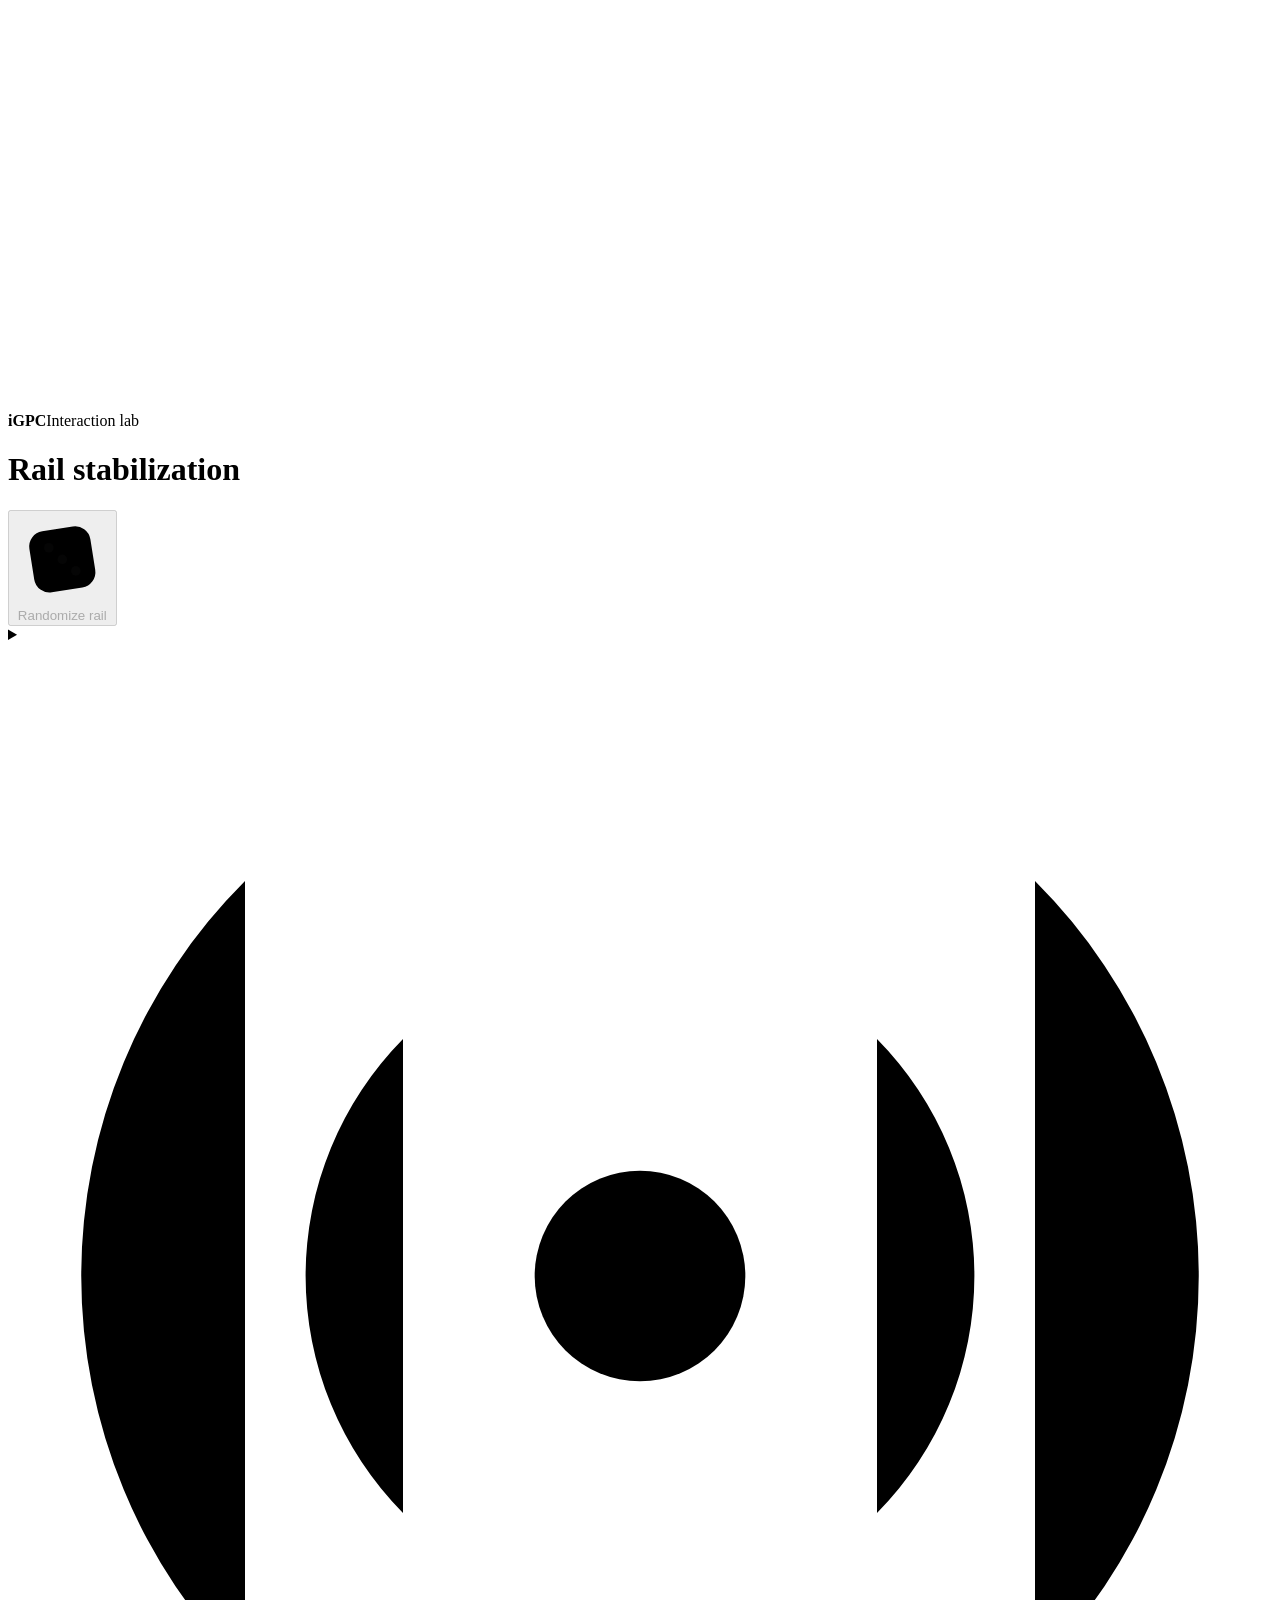
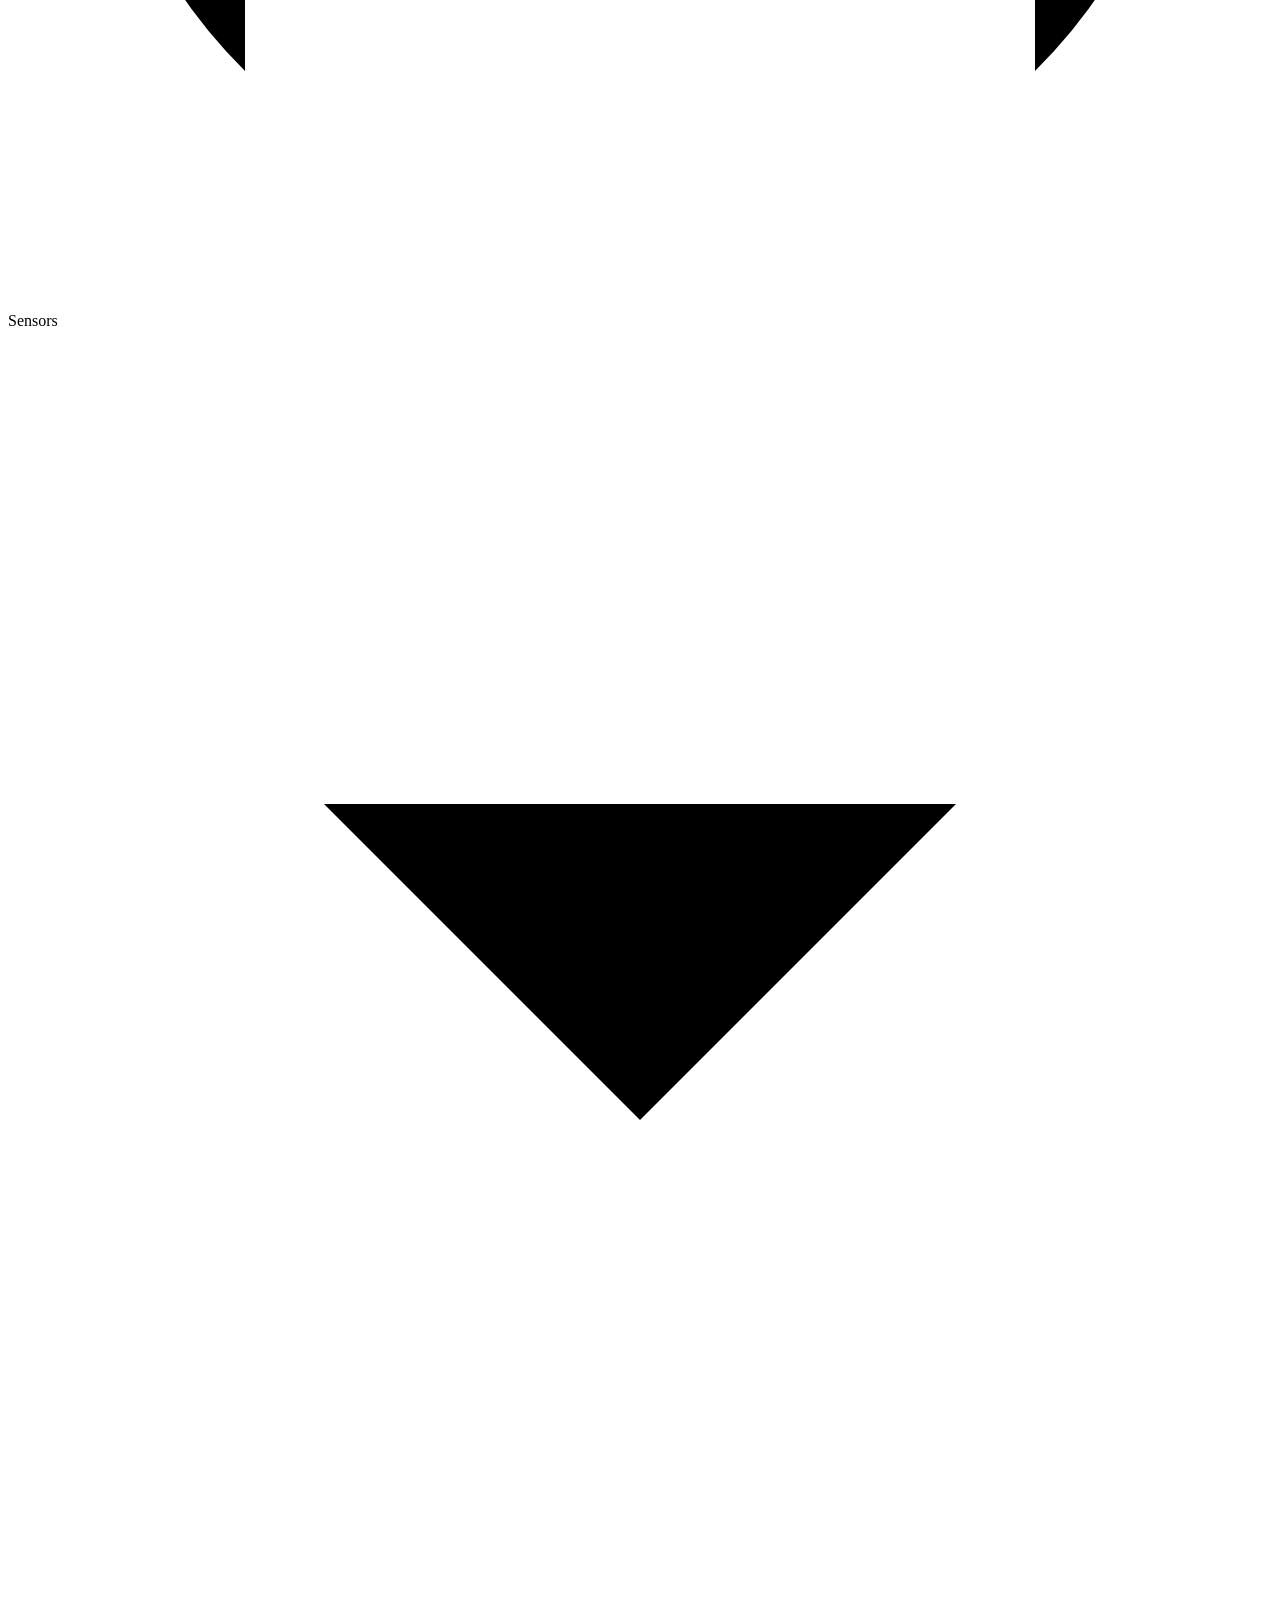
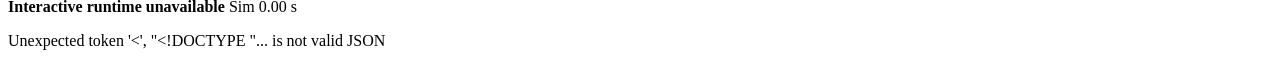
==== assets/rail-lab/index.html @ 9bd6e1a7 "Allow immediate rail pushes and show the device control rate" ====
<!doctype html>
<html lang="en">
<head>
  <meta charset="utf-8"><meta name="viewport" content="width=device-width, initial-scale=1">
  <title>Rail stabilization · iGPC interaction lab</title>
  <link rel="icon" href="data:,">
  <link rel="stylesheet" href="lab.css?v=gpu-check1"><script type="module" src="lab.mjs?v=push2"></script>
</head>
<body>
<main class="viewport" aria-labelledby="title">
  <div class="world">
    <canvas id="scene" width="640" height="400" aria-label="Simulated G1 and rail. Drag from the robot and release to push it."></canvas>
  </div>
  <div class="hud">
    <header class="top">
      <div class="identity"><div class="imprint"><b>iGPC</b><span>Interaction lab</span></div><h1 id="title">Rail stabilization</h1></div>
      <button type="button" id="reset" disabled>
        <svg aria-hidden="true" viewBox="0 0 24 24"><rect x="4" y="4" width="16" height="16" rx="4" transform="rotate(-9 12 12)"/><g fill="currentColor" stroke="none"><circle cx="8.5" cy="9" r="1.25"/><circle cx="12" cy="12" r="1.25"/><circle cx="15.5" cy="15" r="1.25"/></g></svg>
        Randomize rail
      </button>
    </header>
    <details id="sensors" open>
      <summary><svg aria-hidden="true" viewBox="0 0 24 24"><circle cx="12" cy="12" r="2"/><path d="M7.5 7.5a6.4 6.4 0 0 0 0 9m9-9a6.4 6.4 0 0 1 0 9M4.5 4.5a10.6 10.6 0 0 0 0 15m15-15a10.6 10.6 0 0 1 0 15"/></svg>
        Sensors<svg class="chevron" aria-hidden="true" viewBox="0 0 16 16"><path d="m4 6 4 4 4-4"/></svg></summary>
      <div class="sensor-body">
        <figure><figcaption>Depth <small>96 × 64</small></figcaption><canvas id="depth" width="96" height="64" aria-label="Live depth feed; brighter returns are closer"></canvas></figure>
        <figure><figcaption>LiDAR <small>360°</small></figcaption><canvas id="lidar" width="180" height="16" aria-label="Live LiDAR range image; empty rays are dark"></canvas></figure>
        <p id="spawn-pose" aria-label="Rail position at reset">Waiting for rail pose…</p>
      </div>
    </details>
    <footer class="bottom">
      <div class="telemetry"><span class="mode"><i aria-hidden="true"></i><strong id="state" role="status">Starting simulation…</strong></span>
        <span class="sim-time" title="Simulation time">Sim <span id="clock">0.00 s</span></span>
      </div>
      <p id="feedback" aria-live="polite">Drag the robot toward the rail. Release to push.</p>
      <p id="slow-motion" hidden>Policy: <span id="policy-rate">—</span> Hz on this device · 50 Hz in simulation.</p>
    </footer>
  </div>
  <div id="rail-intro" hidden>
    <button type="button" id="start-rail" aria-label="Play rail simulation" aria-describedby="download-size">
      <svg aria-hidden="true" viewBox="0 0 24 24"><path d="M7 4.7c0-.9 1-1.4 1.7-1l12 7.3a1.2 1.2 0 0 1 0 2l-12 7.3c-.7.4-1.7-.1-1.7-1z"/></svg>
    </button>
    <span id="download-size">About 0.9 GB on first play</span>
    <div id="gpu-warning" tabindex="-1" hidden>
      <strong>Hardware acceleration unavailable</strong>
      <p id="gpu-warning-detail">Enable graphics acceleration in your browser settings, or try a WebGPU-capable desktop browser. No model is downloaded until you press play.</p>
    </div>
  </div>
</main>
</body>
</html>
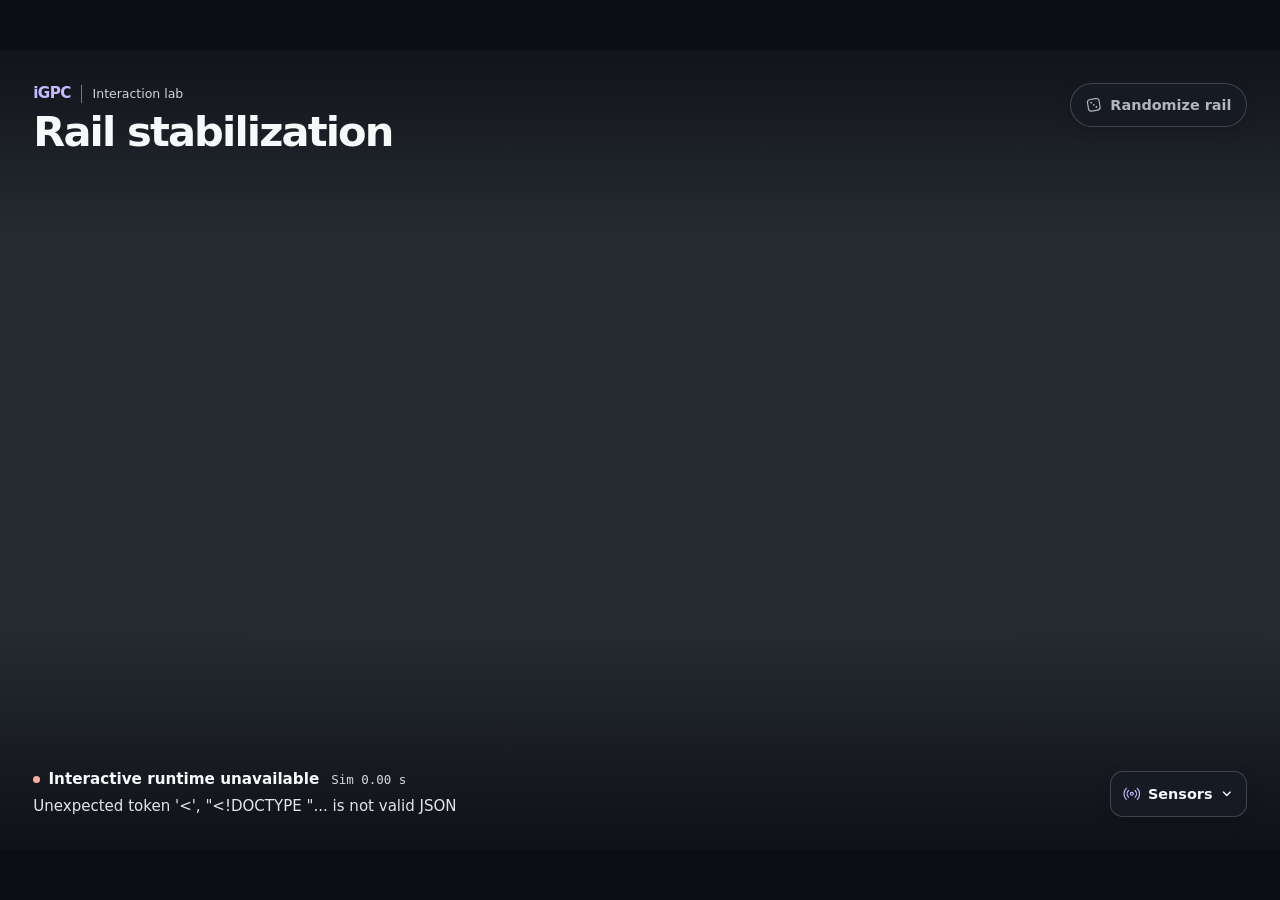
==== commit 46d40893: "Speed up active rail recovery and show on-device timing" ====
--- a/assets/rail-lab/index.html
+++ b/assets/rail-lab/index.html
@@ -4,7 +4,7 @@
   <meta charset="utf-8"><meta name="viewport" content="width=device-width, initial-scale=1">
   <title>Rail stabilization · iGPC interaction lab</title>
   <link rel="icon" href="data:,">
-  <link rel="stylesheet" href="lab.css?v=gpu-check1"><script type="module" src="lab.mjs?v=push2"></script>
+  <link rel="stylesheet" href="lab.css?v=rate3"><script type="module" src="lab.mjs?v=rate3"></script>
 </head>
 <body>
 <main class="viewport" aria-labelledby="title">
@@ -26,6 +26,7 @@
         <figure><figcaption>Depth <small>96 × 64</small></figcaption><canvas id="depth" width="96" height="64" aria-label="Live depth feed; brighter returns are closer"></canvas></figure>
         <figure><figcaption>LiDAR <small>360°</small></figcaption><canvas id="lidar" width="180" height="16" aria-label="Live LiDAR range image; empty rays are dark"></canvas></figure>
         <p id="spawn-pose" aria-label="Rail position at reset">Waiting for rail pose…</p>
+        <p id="device-timing" aria-label="Local graphics adapter and average time per decision">WebGPU</p>
       </div>
     </details>
     <footer class="bottom">
--- a/assets/rail-lab/lab.css
+++ b/assets/rail-lab/lab.css
@@ -0,0 +1 @@
+:root{color-scheme:dark;font:100%/1.4 Inter,ui-sans-serif,system-ui,sans-serif;color:#f7f8fa;background:#0c0e13;--accent: #c7bbff;--muted: #c6cbd5;--line: rgb(219 226 249 / 21%);--glass: rgb(23 27 36 / 88%)}*,*:before,*:after{box-sizing:border-box}body{margin:0;min-height:100svh;display:grid;place-items:center}.viewport{width:min(100%,160svh);aspect-ratio:8 / 5;overflow:hidden;isolation:isolate;position:relative;container-type:size;background:#242830}.world{position:absolute;left:50%;top:50%;transform:translate(-50%,-50%);width:max(100cqw,160cqh);aspect-ratio:8 / 5}#scene,.render-source{display:block;position:absolute;inset:0;width:100%;height:100%}.render-source{opacity:0;pointer-events:none}.render-source.live{opacity:1}#scene{touch-action:none;cursor:crosshair}#scene[data-grab=true]{cursor:grab}#scene[data-active=true]{cursor:grabbing}.hud{--pad: clamp(.9rem, 2.6cqw, 2.25rem);position:absolute;inset:0;pointer-events:none;background:linear-gradient(180deg,rgb(8 11 16 / 70%),transparent 24%,transparent 72%,rgb(8 11 16 / 80%))}.top{position:absolute;inset:var(--pad) var(--pad) auto;display:flex;justify-content:space-between;align-items:start;gap:.5rem}.imprint{display:flex;gap:.65rem;align-items:center;color:#d1d3db}.imprint b{color:var(--accent);font-size:.95rem;letter-spacing:-.04em}.imprint span{border-left:1px solid #737583;padding-left:.65rem;font-size:.78rem}h1{margin:.25rem 0 0;font-size:clamp(1.4rem,3.4cqw,2.6rem);line-height:1.12;letter-spacing:-.045em;font-weight:630}#reset,#sensors{border:1px solid var(--line);background:var(--glass);box-shadow:0 3px 14px #0000002b;backdrop-filter:blur(12px)}#reset,summary{pointer-events:auto;cursor:pointer;font:inherit;color:inherit;display:inline-flex;align-items:center;gap:.48rem;min-height:2.75rem;font-size:.9rem;font-weight:575;white-space:nowrap}#reset{border-radius:999px;padding:.5rem .9rem}#reset:disabled{color:#b3b5be;cursor:default}#reset:hover:enabled,summary:hover{background:#383747}button:focus-visible,summary:focus-visible{outline:2px solid var(--accent);outline-offset:3px}.hud svg{width:1.1rem;height:1.1rem;fill:none;stroke:currentColor;stroke-width:1.6;stroke-linecap:round;stroke-linejoin:round;flex-shrink:0}#sensors{position:absolute;right:var(--pad);bottom:var(--pad);border-radius:.8rem;max-width:calc(100% - 2 * var(--pad))}summary{list-style:none;width:100%;padding:.45rem .75rem;border-radius:inherit}summary::-webkit-details-marker{display:none}summary>svg:first-child{color:var(--accent)}summary .chevron{width:.85rem;height:.85rem;margin-left:auto}#sensors[open] summary{border-radius:.8rem .8rem 0 0;border-bottom:1px solid var(--line)}#sensors[open] .chevron{transform:rotate(180deg)}.sensor-body{width:clamp(9.2rem,16cqw,12rem);padding:.6rem .75rem .7rem}figure{margin:0}figure+figure{margin-top:.6rem}figcaption{display:flex;justify-content:space-between;align-items:baseline;margin-bottom:.3rem;gap:.35rem;font-size:.875rem}figcaption small{color:var(--muted);font:.75rem/1.3 ui-monospace,monospace}figure canvas{display:block;width:100%;height:auto;background:#101822;border-radius:.24rem;image-rendering:pixelated}#lidar{min-height:1.25rem}#spawn-pose{margin:.65rem 0 0;font-size:.78rem;color:var(--muted);border-top:1px solid var(--line);padding-top:.48rem}#device-timing{grid-column:1/-1;margin:.4rem 0 0;font-size:.78rem;color:var(--muted)}.bottom{position:absolute;left:var(--pad);bottom:var(--pad);max-width:calc(100% - 2 * var(--pad) - clamp(9.2rem,16cqw,12rem) - 1rem)}.telemetry{display:flex;align-items:center;flex-wrap:wrap;gap:.25rem .75rem}.telemetry>span:not(.mode){color:#d6d9e2;font:.78rem/1.4 ui-monospace,monospace;white-space:nowrap}.mode{display:inline-flex;align-items:center;gap:.5rem;font-size:.95rem}.mode i{width:.45rem;height:.45rem;border-radius:50%;background:var(--accent);flex-shrink:0}.mode strong{font-weight:620}[data-state=ready] .mode i{background:#97e4c2}[data-state=robot_fall] .mode i,[data-state=error] .mode i{background:#ffac9d}#feedback,#slow-motion{margin:.38rem 0 0;color:#e3e4ec;font-size:.94rem;line-height:1.35;overflow-wrap:anywhere}#slow-motion{font-size:.78rem;color:#c5cad5}@media(max-width:590px){.viewport{width:min(100%,105svh);aspect-ratio:1.05}.hud{--pad: .75rem}h1{font-size:clamp(1.2rem,5cqw,1.55rem)}#reset{padding:.4rem .65rem;font-size:.875rem}#sensors{top:calc(var(--pad) + 3.25rem);bottom:auto}.sensor-body{width:min(49cqw,12rem);padding:.4rem .55rem .5rem;display:grid;grid-template-columns:1.15fr 1fr;gap:.35rem .6rem;align-items:start}figure+figure{margin:0}figcaption{gap:.16rem}figcaption small{font-size:.75rem}figure:first-child figcaption small{display:none}#depth{max-height:3rem;object-fit:contain}#spawn-pose{grid-column:1/-1;margin:0;padding-top:.35rem}.bottom{max-width:calc(100% - 2 * var(--pad))}#feedback{font-size:.89rem}}@media(max-height:470px)and (min-aspect-ratio:3/2){.viewport{width:min(100%,178svh);aspect-ratio:16 / 9}.hud{--pad: .55rem}h1{font-size:1.3rem}#sensors{top:auto;bottom:var(--pad)}.bottom{max-width:calc(100% - 10rem)}#depth{height:3.25rem;object-fit:contain}}:root[data-embedded] .viewport{width:100%;height:100svh}.has-poster .world{background:#262b32 url(rail-preview.webp) center / cover no-repeat}.has-poster #scene{pointer-events:none}[data-state=preview] :is(.sim-time,#imu-quiet){display:none}#rail-intro:not([hidden]){position:absolute;inset:0;display:grid;place-items:center;pointer-events:none}#start-rail{pointer-events:auto;display:grid;place-items:center;width:clamp(3.8rem,7cqw,5rem);aspect-ratio:1;padding:0;border:1px solid #ffffffa8;border-radius:50%;background:#151720d9;color:#fff;box-shadow:0 4px 24px #080a1266;cursor:pointer}#start-rail svg{width:35%;fill:currentColor}#start-rail:is(:hover,:focus-visible){background:#493d79}#rail-intro [hidden]{display:none}#gpu-warning{pointer-events:auto;width:min(24rem,85%);box-sizing:border-box;padding:1rem;border-radius:1rem;border:1px solid #ffffff52;background:#151720f5;color:#fff;text-align:center;line-height:1.35}#gpu-warning p{margin:.4rem 0 .65rem;font-size:.9rem}#gpu-warning small{display:block;margin-top:.35rem;color:#ccc}#start-slow{cursor:pointer;border:1px solid #ffffff90;border-radius:2rem;background:#393249;color:#fff;padding:.45rem 1rem;font:inherit}#start-slow:is(:hover,:focus-visible){background:#554572}#download-size{position:absolute;top:calc(50% + clamp(1.9rem,3.5cqw,2.5rem) + .6rem);font-size:.85rem;padding:.2rem .6rem;color:#fff;background:#12141cdd;border-radius:1rem;white-space:nowrap}
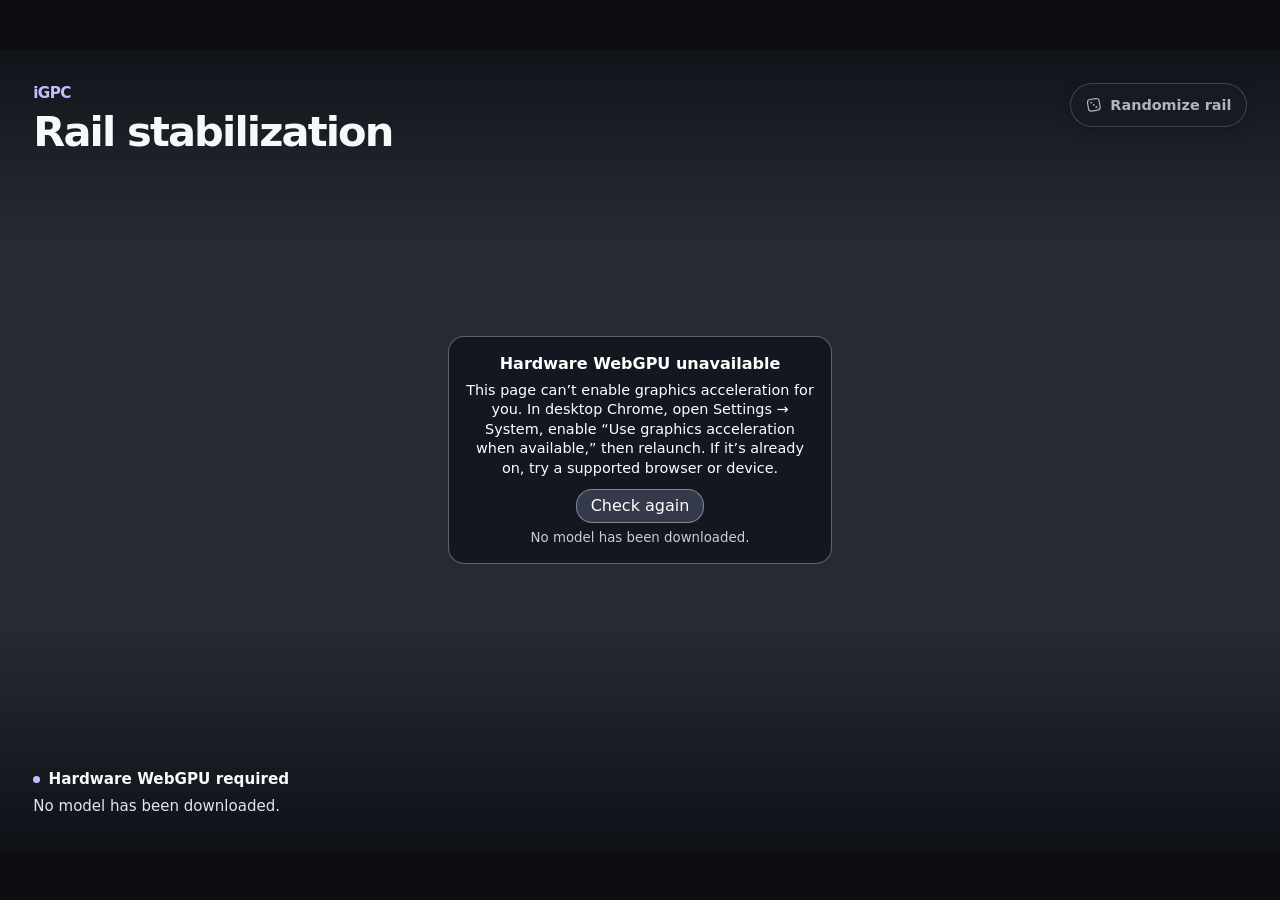
==== commit e3deb3a8: "Use the verified stabilization expert in the rail playground" ====
--- a/assets/rail-lab/index.html
+++ b/assets/rail-lab/index.html
@@ -4,7 +4,7 @@
   <meta charset="utf-8"><meta name="viewport" content="width=device-width, initial-scale=1">
   <title>Rail stabilization · iGPC interaction lab</title>
   <link rel="icon" href="data:,">
-  <link rel="stylesheet" href="lab.css?v=rate3"><script type="module" src="lab.mjs?v=rate3"></script>
+  <link rel="stylesheet" href="lab.css?v=expert1"><script type="module" src="lab.mjs?v=expert1"></script>
 </head>
 <body>
 <main class="viewport" aria-labelledby="title">
@@ -13,38 +13,31 @@
   </div>
   <div class="hud">
     <header class="top">
-      <div class="identity"><div class="imprint"><b>iGPC</b><span>Interaction lab</span></div><h1 id="title">Rail stabilization</h1></div>
+      <div class="identity"><div class="imprint"><b>iGPC</b></div><h1 id="title">Rail stabilization</h1></div>
       <button type="button" id="reset" disabled>
         <svg aria-hidden="true" viewBox="0 0 24 24"><rect x="4" y="4" width="16" height="16" rx="4" transform="rotate(-9 12 12)"/><g fill="currentColor" stroke="none"><circle cx="8.5" cy="9" r="1.25"/><circle cx="12" cy="12" r="1.25"/><circle cx="15.5" cy="15" r="1.25"/></g></svg>
         Randomize rail
       </button>
     </header>
-    <details id="sensors" open>
-      <summary><svg aria-hidden="true" viewBox="0 0 24 24"><circle cx="12" cy="12" r="2"/><path d="M7.5 7.5a6.4 6.4 0 0 0 0 9m9-9a6.4 6.4 0 0 1 0 9M4.5 4.5a10.6 10.6 0 0 0 0 15m15-15a10.6 10.6 0 0 1 0 15"/></svg>
-        Sensors<svg class="chevron" aria-hidden="true" viewBox="0 0 16 16"><path d="m4 6 4 4 4-4"/></svg></summary>
-      <div class="sensor-body">
-        <figure><figcaption>Depth <small>96 × 64</small></figcaption><canvas id="depth" width="96" height="64" aria-label="Live depth feed; brighter returns are closer"></canvas></figure>
-        <figure><figcaption>LiDAR <small>360°</small></figcaption><canvas id="lidar" width="180" height="16" aria-label="Live LiDAR range image; empty rays are dark"></canvas></figure>
-        <p id="spawn-pose" aria-label="Rail position at reset">Waiting for rail pose…</p>
-        <p id="device-timing" aria-label="Local graphics adapter and average time per decision">WebGPU</p>
-      </div>
-    </details>
     <footer class="bottom">
       <div class="telemetry"><span class="mode"><i aria-hidden="true"></i><strong id="state" role="status">Starting simulation…</strong></span>
         <span class="sim-time" title="Simulation time">Sim <span id="clock">0.00 s</span></span>
       </div>
       <p id="feedback" aria-live="polite">Drag the robot toward the rail. Release to push.</p>
       <p id="slow-motion" hidden>Policy: <span id="policy-rate">—</span> Hz on this device · 50 Hz in simulation.</p>
+      <details><summary>Device timing</summary><small id="device-timing">WebGPU</small></details>
     </footer>
   </div>
   <div id="rail-intro" hidden>
     <button type="button" id="start-rail" aria-label="Play rail simulation" aria-describedby="download-size">
       <svg aria-hidden="true" viewBox="0 0 24 24"><path d="M7 4.7c0-.9 1-1.4 1.7-1l12 7.3a1.2 1.2 0 0 1 0 2l-12 7.3c-.7.4-1.7-.1-1.7-1z"/></svg>
     </button>
-    <span id="download-size">About 0.9 GB on first play</span>
-    <div id="gpu-warning" tabindex="-1" hidden>
-      <strong>Hardware acceleration unavailable</strong>
-      <p id="gpu-warning-detail">Enable graphics acceleration in your browser settings, or try a WebGPU-capable desktop browser. No model is downloaded until you press play.</p>
+    <span id="download-size">About 0.8 GB on first play</span>
+    <div id="gpu-warning" hidden>
+      <strong>Hardware WebGPU unavailable</strong>
+      <p id="gpu-warning-detail">This page can’t enable graphics acceleration for you. In desktop Chrome, open Settings → System, enable “Use graphics acceleration when available,” then relaunch. If it’s already on, try a supported browser or device.</p>
+      <button id="retry-gpu" type="button">Check again</button>
+      <small id="gpu-result" role="status">No model has been downloaded.</small>
     </div>
   </div>
 </main>
--- a/assets/rail-lab/lab.css
+++ b/assets/rail-lab/lab.css
@@ -1 +1 @@
-:root{color-scheme:dark;font:100%/1.4 Inter,ui-sans-serif,system-ui,sans-serif;color:#f7f8fa;background:#0c0e13;--accent: #c7bbff;--muted: #c6cbd5;--line: rgb(219 226 249 / 21%);--glass: rgb(23 27 36 / 88%)}*,*:before,*:after{box-sizing:border-box}body{margin:0;min-height:100svh;display:grid;place-items:center}.viewport{width:min(100%,160svh);aspect-ratio:8 / 5;overflow:hidden;isolation:isolate;position:relative;container-type:size;background:#242830}.world{position:absolute;left:50%;top:50%;transform:translate(-50%,-50%);width:max(100cqw,160cqh);aspect-ratio:8 / 5}#scene,.render-source{display:block;position:absolute;inset:0;width:100%;height:100%}.render-source{opacity:0;pointer-events:none}.render-source.live{opacity:1}#scene{touch-action:none;cursor:crosshair}#scene[data-grab=true]{cursor:grab}#scene[data-active=true]{cursor:grabbing}.hud{--pad: clamp(.9rem, 2.6cqw, 2.25rem);position:absolute;inset:0;pointer-events:none;background:linear-gradient(180deg,rgb(8 11 16 / 70%),transparent 24%,transparent 72%,rgb(8 11 16 / 80%))}.top{position:absolute;inset:var(--pad) var(--pad) auto;display:flex;justify-content:space-between;align-items:start;gap:.5rem}.imprint{display:flex;gap:.65rem;align-items:center;color:#d1d3db}.imprint b{color:var(--accent);font-size:.95rem;letter-spacing:-.04em}.imprint span{border-left:1px solid #737583;padding-left:.65rem;font-size:.78rem}h1{margin:.25rem 0 0;font-size:clamp(1.4rem,3.4cqw,2.6rem);line-height:1.12;letter-spacing:-.045em;font-weight:630}#reset,#sensors{border:1px solid var(--line);background:var(--glass);box-shadow:0 3px 14px #0000002b;backdrop-filter:blur(12px)}#reset,summary{pointer-events:auto;cursor:pointer;font:inherit;color:inherit;display:inline-flex;align-items:center;gap:.48rem;min-height:2.75rem;font-size:.9rem;font-weight:575;white-space:nowrap}#reset{border-radius:999px;padding:.5rem .9rem}#reset:disabled{color:#b3b5be;cursor:default}#reset:hover:enabled,summary:hover{background:#383747}button:focus-visible,summary:focus-visible{outline:2px solid var(--accent);outline-offset:3px}.hud svg{width:1.1rem;height:1.1rem;fill:none;stroke:currentColor;stroke-width:1.6;stroke-linecap:round;stroke-linejoin:round;flex-shrink:0}#sensors{position:absolute;right:var(--pad);bottom:var(--pad);border-radius:.8rem;max-width:calc(100% - 2 * var(--pad))}summary{list-style:none;width:100%;padding:.45rem .75rem;border-radius:inherit}summary::-webkit-details-marker{display:none}summary>svg:first-child{color:var(--accent)}summary .chevron{width:.85rem;height:.85rem;margin-left:auto}#sensors[open] summary{border-radius:.8rem .8rem 0 0;border-bottom:1px solid var(--line)}#sensors[open] .chevron{transform:rotate(180deg)}.sensor-body{width:clamp(9.2rem,16cqw,12rem);padding:.6rem .75rem .7rem}figure{margin:0}figure+figure{margin-top:.6rem}figcaption{display:flex;justify-content:space-between;align-items:baseline;margin-bottom:.3rem;gap:.35rem;font-size:.875rem}figcaption small{color:var(--muted);font:.75rem/1.3 ui-monospace,monospace}figure canvas{display:block;width:100%;height:auto;background:#101822;border-radius:.24rem;image-rendering:pixelated}#lidar{min-height:1.25rem}#spawn-pose{margin:.65rem 0 0;font-size:.78rem;color:var(--muted);border-top:1px solid var(--line);padding-top:.48rem}#device-timing{grid-column:1/-1;margin:.4rem 0 0;font-size:.78rem;color:var(--muted)}.bottom{position:absolute;left:var(--pad);bottom:var(--pad);max-width:calc(100% - 2 * var(--pad) - clamp(9.2rem,16cqw,12rem) - 1rem)}.telemetry{display:flex;align-items:center;flex-wrap:wrap;gap:.25rem .75rem}.telemetry>span:not(.mode){color:#d6d9e2;font:.78rem/1.4 ui-monospace,monospace;white-space:nowrap}.mode{display:inline-flex;align-items:center;gap:.5rem;font-size:.95rem}.mode i{width:.45rem;height:.45rem;border-radius:50%;background:var(--accent);flex-shrink:0}.mode strong{font-weight:620}[data-state=ready] .mode i{background:#97e4c2}[data-state=robot_fall] .mode i,[data-state=error] .mode i{background:#ffac9d}#feedback,#slow-motion{margin:.38rem 0 0;color:#e3e4ec;font-size:.94rem;line-height:1.35;overflow-wrap:anywhere}#slow-motion{font-size:.78rem;color:#c5cad5}@media(max-width:590px){.viewport{width:min(100%,105svh);aspect-ratio:1.05}.hud{--pad: .75rem}h1{font-size:clamp(1.2rem,5cqw,1.55rem)}#reset{padding:.4rem .65rem;font-size:.875rem}#sensors{top:calc(var(--pad) + 3.25rem);bottom:auto}.sensor-body{width:min(49cqw,12rem);padding:.4rem .55rem .5rem;display:grid;grid-template-columns:1.15fr 1fr;gap:.35rem .6rem;align-items:start}figure+figure{margin:0}figcaption{gap:.16rem}figcaption small{font-size:.75rem}figure:first-child figcaption small{display:none}#depth{max-height:3rem;object-fit:contain}#spawn-pose{grid-column:1/-1;margin:0;padding-top:.35rem}.bottom{max-width:calc(100% - 2 * var(--pad))}#feedback{font-size:.89rem}}@media(max-height:470px)and (min-aspect-ratio:3/2){.viewport{width:min(100%,178svh);aspect-ratio:16 / 9}.hud{--pad: .55rem}h1{font-size:1.3rem}#sensors{top:auto;bottom:var(--pad)}.bottom{max-width:calc(100% - 10rem)}#depth{height:3.25rem;object-fit:contain}}:root[data-embedded] .viewport{width:100%;height:100svh}.has-poster .world{background:#262b32 url(rail-preview.webp) center / cover no-repeat}.has-poster #scene{pointer-events:none}[data-state=preview] :is(.sim-time,#imu-quiet){display:none}#rail-intro:not([hidden]){position:absolute;inset:0;display:grid;place-items:center;pointer-events:none}#start-rail{pointer-events:auto;display:grid;place-items:center;width:clamp(3.8rem,7cqw,5rem);aspect-ratio:1;padding:0;border:1px solid #ffffffa8;border-radius:50%;background:#151720d9;color:#fff;box-shadow:0 4px 24px #080a1266;cursor:pointer}#start-rail svg{width:35%;fill:currentColor}#start-rail:is(:hover,:focus-visible){background:#493d79}#rail-intro [hidden]{display:none}#gpu-warning{pointer-events:auto;width:min(24rem,85%);box-sizing:border-box;padding:1rem;border-radius:1rem;border:1px solid #ffffff52;background:#151720f5;color:#fff;text-align:center;line-height:1.35}#gpu-warning p{margin:.4rem 0 .65rem;font-size:.9rem}#gpu-warning small{display:block;margin-top:.35rem;color:#ccc}#start-slow{cursor:pointer;border:1px solid #ffffff90;border-radius:2rem;background:#393249;color:#fff;padding:.45rem 1rem;font:inherit}#start-slow:is(:hover,:focus-visible){background:#554572}#download-size{position:absolute;top:calc(50% + clamp(1.9rem,3.5cqw,2.5rem) + .6rem);font-size:.85rem;padding:.2rem .6rem;color:#fff;background:#12141cdd;border-radius:1rem;white-space:nowrap}
+:root{color-scheme:dark;font:100%/1.4 Inter,ui-sans-serif,system-ui,sans-serif;color:#f7f8fa;background:#0c0e13;--accent: #c7bbff;--muted: #c6cbd5;--line: rgb(219 226 249 / 21%);--glass: rgb(23 27 36 / 88%)}*,*:before,*:after{box-sizing:border-box}body{margin:0;min-height:100svh;display:grid;place-items:center}.viewport{width:min(100%,160svh);aspect-ratio:8 / 5;overflow:hidden;isolation:isolate;position:relative;container-type:size;background:#242830}.world{position:absolute;left:50%;top:50%;transform:translate(-50%,-50%);width:max(100cqw,160cqh);aspect-ratio:8 / 5}#scene,.render-source{display:block;position:absolute;inset:0;width:100%;height:100%}.render-source{opacity:0;pointer-events:none}.render-source.live{opacity:1}#scene{touch-action:none;cursor:crosshair}#scene[data-grab=true]{cursor:grab}#scene[data-active=true]{cursor:grabbing}.hud{--pad: clamp(.9rem, 2.6cqw, 2.25rem);position:absolute;inset:0;pointer-events:none;background:linear-gradient(180deg,rgb(8 11 16 / 70%),transparent 24%,transparent 72%,rgb(8 11 16 / 80%))}.top{position:absolute;inset:var(--pad) var(--pad) auto;display:flex;justify-content:space-between;align-items:start;gap:.5rem}.imprint{display:flex;gap:.65rem;align-items:center;color:#d1d3db}.imprint b{color:var(--accent);font-size:.95rem;letter-spacing:-.04em}.imprint span{border-left:1px solid #737583;padding-left:.65rem;font-size:.78rem}h1{margin:.25rem 0 0;font-size:clamp(1.4rem,3.4cqw,2.6rem);line-height:1.12;letter-spacing:-.045em;font-weight:630}#reset{border:1px solid var(--line);background:var(--glass);box-shadow:0 3px 14px #0000002b;backdrop-filter:blur(12px)}#reset{pointer-events:auto;cursor:pointer;font:inherit;color:inherit;display:inline-flex;align-items:center;gap:.48rem;min-height:2.75rem;font-size:.9rem;font-weight:575;white-space:nowrap}#reset{border-radius:999px;padding:.5rem .9rem}#reset:disabled{color:#b3b5be;cursor:default}#reset:hover:enabled{background:#383747}button:focus-visible{outline:2px solid var(--accent);outline-offset:3px}.hud svg{width:1.1rem;height:1.1rem;fill:none;stroke:currentColor;stroke-width:1.6;stroke-linecap:round;stroke-linejoin:round;flex-shrink:0}.bottom{position:absolute;left:var(--pad);bottom:var(--pad);max-width:calc(100% - 2 * var(--pad))}.telemetry{display:flex;align-items:center;flex-wrap:wrap;gap:.25rem .75rem}.telemetry>span:not(.mode){color:#d6d9e2;font:.78rem/1.4 ui-monospace,monospace;white-space:nowrap}.mode{display:inline-flex;align-items:center;gap:.5rem;font-size:.95rem}.mode i{width:.45rem;height:.45rem;border-radius:50%;background:var(--accent);flex-shrink:0}.mode strong{font-weight:620}[data-state=ready] .mode i{background:#97e4c2}[data-state=robot_fall] .mode i,[data-state=error] .mode i{background:#ffac9d}#feedback,#slow-motion{margin:.38rem 0 0;color:#e3e4ec;font-size:.94rem;line-height:1.35;overflow-wrap:anywhere}#slow-motion{font-size:.78rem;color:#c5cad5}.bottom details{pointer-events:auto;width:fit-content;margin-top:.25rem;font-size:.85rem;color:#d7dbe5}.bottom summary{cursor:pointer}.has-poster .bottom details{display:none}@media(max-width:590px){.viewport{width:min(100%,105svh);aspect-ratio:1.05}.hud{--pad: .75rem}h1{font-size:clamp(1.2rem,5cqw,1.55rem)}#reset{padding:.4rem .65rem;font-size:.875rem}.bottom{max-width:calc(100% - 2 * var(--pad))}#feedback{font-size:.89rem}}@media(max-height:470px)and (min-aspect-ratio:3/2){.viewport{width:min(100%,178svh);aspect-ratio:16 / 9}.hud{--pad: .55rem}h1{font-size:1.3rem}}:root[data-embedded] .viewport{width:100%;height:100svh}.has-poster .world{background:#262b32 url(rail-preview.webp) center / cover no-repeat}.has-poster #scene{pointer-events:none}[data-state=preview] .sim-time{display:none}#rail-intro:not([hidden]){position:absolute;inset:0;display:grid;place-items:center;pointer-events:none}#start-rail{pointer-events:auto;display:grid;place-items:center;width:clamp(3.8rem,7cqw,5rem);aspect-ratio:1;padding:0;border:1px solid #ffffffa8;border-radius:50%;background:#151720d9;color:#fff;box-shadow:0 4px 24px #080a1266;cursor:pointer}#start-rail svg{width:35%;fill:currentColor}#start-rail:is(:hover,:focus-visible){background:#493d79}#rail-intro [hidden]{display:none}#gpu-warning{pointer-events:auto;width:min(24rem,85%);box-sizing:border-box;padding:1rem;border-radius:1rem;border:1px solid #ffffff52;background:#151720f5;color:#fff;text-align:center;line-height:1.35}#gpu-warning p{margin:.4rem 0 .65rem;font-size:.9rem}#gpu-warning small{display:block;margin-top:.35rem;color:#ccc}#retry-gpu{color:inherit;background:#343a49;border:1px solid #ffffff62;border-radius:1rem;padding:.35rem .85rem;font:inherit;cursor:pointer}#download-size{position:absolute;top:calc(50% + clamp(1.9rem,3.5cqw,2.5rem) + .6rem);font-size:.85rem;padding:.2rem .6rem;color:#fff;background:#12141cdd;border-radius:1rem;white-space:nowrap}
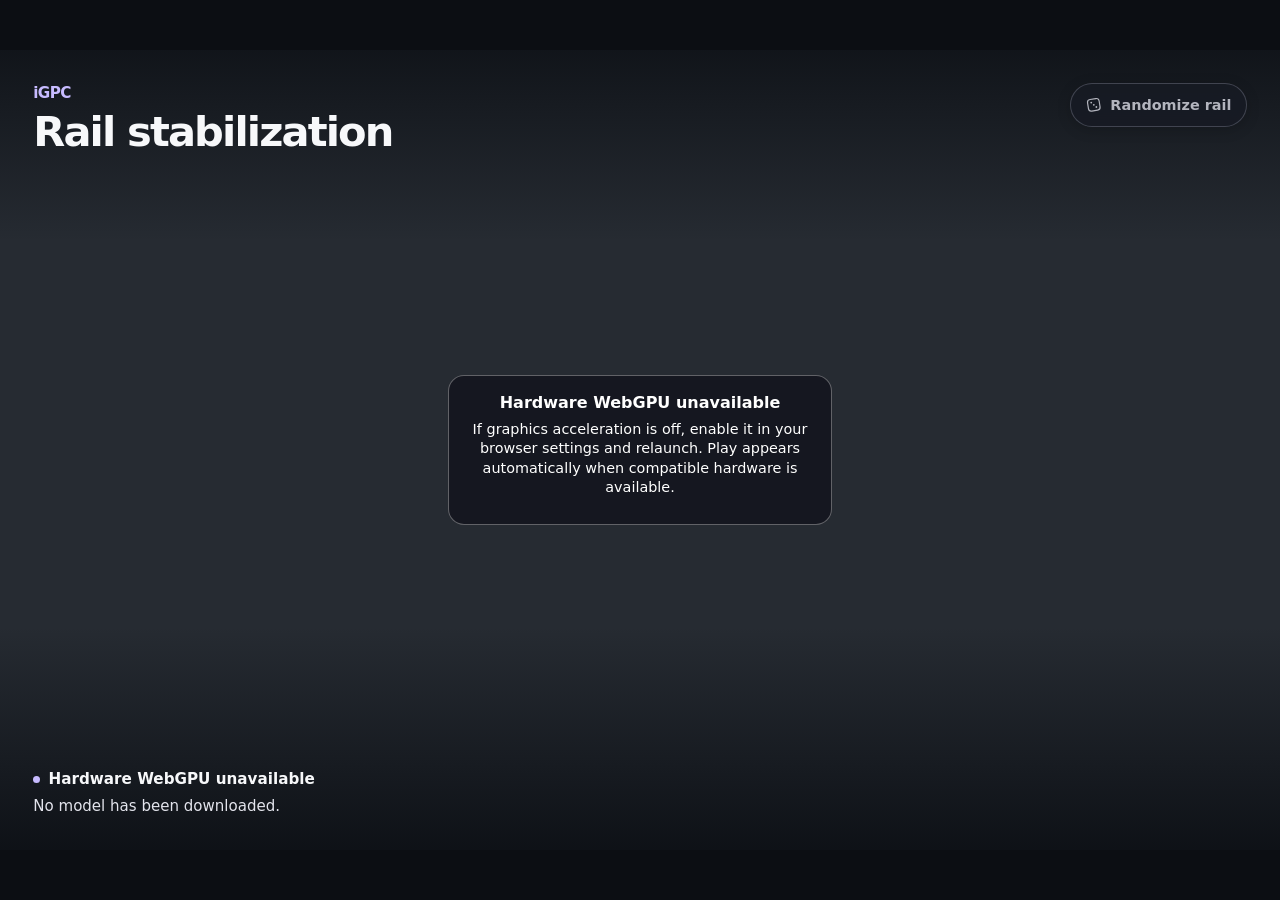
==== commit eb84b7ea: "Automatically enable available rail demo hardware before Play" ====
--- a/assets/rail-lab/index.html
+++ b/assets/rail-lab/index.html
@@ -4,7 +4,7 @@
   <meta charset="utf-8"><meta name="viewport" content="width=device-width, initial-scale=1">
   <title>Rail stabilization · iGPC interaction lab</title>
   <link rel="icon" href="data:,">
-  <link rel="stylesheet" href="lab.css?v=expert1"><script type="module" src="lab.mjs?v=expert1"></script>
+  <link rel="stylesheet" href="lab.css?v=auto2"><script type="module" src="lab.mjs?v=auto2"></script>
 </head>
 <body>
 <main class="viewport" aria-labelledby="title">
@@ -29,15 +29,13 @@
     </footer>
   </div>
   <div id="rail-intro" hidden>
-    <button type="button" id="start-rail" aria-label="Play rail simulation" aria-describedby="download-size">
+    <button hidden type="button" id="start-rail" aria-label="Play rail simulation" aria-describedby="download-size">
       <svg aria-hidden="true" viewBox="0 0 24 24"><path d="M7 4.7c0-.9 1-1.4 1.7-1l12 7.3a1.2 1.2 0 0 1 0 2l-12 7.3c-.7.4-1.7-.1-1.7-1z"/></svg>
     </button>
-    <span id="download-size">About 0.8 GB on first play</span>
+    <span id="download-size" hidden>About 0.8 GB on first play</span>
     <div id="gpu-warning" hidden>
       <strong>Hardware WebGPU unavailable</strong>
-      <p id="gpu-warning-detail">This page can’t enable graphics acceleration for you. In desktop Chrome, open Settings → System, enable “Use graphics acceleration when available,” then relaunch. If it’s already on, try a supported browser or device.</p>
-      <button id="retry-gpu" type="button">Check again</button>
-      <small id="gpu-result" role="status">No model has been downloaded.</small>
+      <p id="gpu-warning-detail">If graphics acceleration is off, enable it in your browser settings and relaunch. Play appears automatically when compatible hardware is available.</p>
     </div>
   </div>
 </main>
--- a/assets/rail-lab/lab.css
+++ b/assets/rail-lab/lab.css
@@ -1 +1 @@
-:root{color-scheme:dark;font:100%/1.4 Inter,ui-sans-serif,system-ui,sans-serif;color:#f7f8fa;background:#0c0e13;--accent: #c7bbff;--muted: #c6cbd5;--line: rgb(219 226 249 / 21%);--glass: rgb(23 27 36 / 88%)}*,*:before,*:after{box-sizing:border-box}body{margin:0;min-height:100svh;display:grid;place-items:center}.viewport{width:min(100%,160svh);aspect-ratio:8 / 5;overflow:hidden;isolation:isolate;position:relative;container-type:size;background:#242830}.world{position:absolute;left:50%;top:50%;transform:translate(-50%,-50%);width:max(100cqw,160cqh);aspect-ratio:8 / 5}#scene,.render-source{display:block;position:absolute;inset:0;width:100%;height:100%}.render-source{opacity:0;pointer-events:none}.render-source.live{opacity:1}#scene{touch-action:none;cursor:crosshair}#scene[data-grab=true]{cursor:grab}#scene[data-active=true]{cursor:grabbing}.hud{--pad: clamp(.9rem, 2.6cqw, 2.25rem);position:absolute;inset:0;pointer-events:none;background:linear-gradient(180deg,rgb(8 11 16 / 70%),transparent 24%,transparent 72%,rgb(8 11 16 / 80%))}.top{position:absolute;inset:var(--pad) var(--pad) auto;display:flex;justify-content:space-between;align-items:start;gap:.5rem}.imprint{display:flex;gap:.65rem;align-items:center;color:#d1d3db}.imprint b{color:var(--accent);font-size:.95rem;letter-spacing:-.04em}.imprint span{border-left:1px solid #737583;padding-left:.65rem;font-size:.78rem}h1{margin:.25rem 0 0;font-size:clamp(1.4rem,3.4cqw,2.6rem);line-height:1.12;letter-spacing:-.045em;font-weight:630}#reset{border:1px solid var(--line);background:var(--glass);box-shadow:0 3px 14px #0000002b;backdrop-filter:blur(12px)}#reset{pointer-events:auto;cursor:pointer;font:inherit;color:inherit;display:inline-flex;align-items:center;gap:.48rem;min-height:2.75rem;font-size:.9rem;font-weight:575;white-space:nowrap}#reset{border-radius:999px;padding:.5rem .9rem}#reset:disabled{color:#b3b5be;cursor:default}#reset:hover:enabled{background:#383747}button:focus-visible{outline:2px solid var(--accent);outline-offset:3px}.hud svg{width:1.1rem;height:1.1rem;fill:none;stroke:currentColor;stroke-width:1.6;stroke-linecap:round;stroke-linejoin:round;flex-shrink:0}.bottom{position:absolute;left:var(--pad);bottom:var(--pad);max-width:calc(100% - 2 * var(--pad))}.telemetry{display:flex;align-items:center;flex-wrap:wrap;gap:.25rem .75rem}.telemetry>span:not(.mode){color:#d6d9e2;font:.78rem/1.4 ui-monospace,monospace;white-space:nowrap}.mode{display:inline-flex;align-items:center;gap:.5rem;font-size:.95rem}.mode i{width:.45rem;height:.45rem;border-radius:50%;background:var(--accent);flex-shrink:0}.mode strong{font-weight:620}[data-state=ready] .mode i{background:#97e4c2}[data-state=robot_fall] .mode i,[data-state=error] .mode i{background:#ffac9d}#feedback,#slow-motion{margin:.38rem 0 0;color:#e3e4ec;font-size:.94rem;line-height:1.35;overflow-wrap:anywhere}#slow-motion{font-size:.78rem;color:#c5cad5}.bottom details{pointer-events:auto;width:fit-content;margin-top:.25rem;font-size:.85rem;color:#d7dbe5}.bottom summary{cursor:pointer}.has-poster .bottom details{display:none}@media(max-width:590px){.viewport{width:min(100%,105svh);aspect-ratio:1.05}.hud{--pad: .75rem}h1{font-size:clamp(1.2rem,5cqw,1.55rem)}#reset{padding:.4rem .65rem;font-size:.875rem}.bottom{max-width:calc(100% - 2 * var(--pad))}#feedback{font-size:.89rem}}@media(max-height:470px)and (min-aspect-ratio:3/2){.viewport{width:min(100%,178svh);aspect-ratio:16 / 9}.hud{--pad: .55rem}h1{font-size:1.3rem}}:root[data-embedded] .viewport{width:100%;height:100svh}.has-poster .world{background:#262b32 url(rail-preview.webp) center / cover no-repeat}.has-poster #scene{pointer-events:none}[data-state=preview] .sim-time{display:none}#rail-intro:not([hidden]){position:absolute;inset:0;display:grid;place-items:center;pointer-events:none}#start-rail{pointer-events:auto;display:grid;place-items:center;width:clamp(3.8rem,7cqw,5rem);aspect-ratio:1;padding:0;border:1px solid #ffffffa8;border-radius:50%;background:#151720d9;color:#fff;box-shadow:0 4px 24px #080a1266;cursor:pointer}#start-rail svg{width:35%;fill:currentColor}#start-rail:is(:hover,:focus-visible){background:#493d79}#rail-intro [hidden]{display:none}#gpu-warning{pointer-events:auto;width:min(24rem,85%);box-sizing:border-box;padding:1rem;border-radius:1rem;border:1px solid #ffffff52;background:#151720f5;color:#fff;text-align:center;line-height:1.35}#gpu-warning p{margin:.4rem 0 .65rem;font-size:.9rem}#gpu-warning small{display:block;margin-top:.35rem;color:#ccc}#retry-gpu{color:inherit;background:#343a49;border:1px solid #ffffff62;border-radius:1rem;padding:.35rem .85rem;font:inherit;cursor:pointer}#download-size{position:absolute;top:calc(50% + clamp(1.9rem,3.5cqw,2.5rem) + .6rem);font-size:.85rem;padding:.2rem .6rem;color:#fff;background:#12141cdd;border-radius:1rem;white-space:nowrap}
+:root{color-scheme:dark;font:100%/1.4 Inter,ui-sans-serif,system-ui,sans-serif;color:#f7f8fa;background:#0c0e13;--accent: #c7bbff;--muted: #c6cbd5;--line: rgb(219 226 249 / 21%);--glass: rgb(23 27 36 / 88%)}*,*:before,*:after{box-sizing:border-box}body{margin:0;min-height:100svh;display:grid;place-items:center}.viewport{width:min(100%,160svh);aspect-ratio:8 / 5;overflow:hidden;isolation:isolate;position:relative;container-type:size;background:#242830}.world{position:absolute;left:50%;top:50%;transform:translate(-50%,-50%);width:max(100cqw,160cqh);aspect-ratio:8 / 5}#scene,.render-source{display:block;position:absolute;inset:0;width:100%;height:100%}.render-source{opacity:0;pointer-events:none}.render-source.live{opacity:1}#scene{touch-action:none;cursor:crosshair}#scene[data-grab=true]{cursor:grab}#scene[data-active=true]{cursor:grabbing}.hud{--pad: clamp(.9rem, 2.6cqw, 2.25rem);position:absolute;inset:0;pointer-events:none;background:linear-gradient(180deg,rgb(8 11 16 / 70%),transparent 24%,transparent 72%,rgb(8 11 16 / 80%))}.top{position:absolute;inset:var(--pad) var(--pad) auto;display:flex;justify-content:space-between;align-items:start;gap:.5rem}.imprint{display:flex;gap:.65rem;align-items:center;color:#d1d3db}.imprint b{color:var(--accent);font-size:.95rem;letter-spacing:-.04em}.imprint span{border-left:1px solid #737583;padding-left:.65rem;font-size:.78rem}h1{margin:.25rem 0 0;font-size:clamp(1.4rem,3.4cqw,2.6rem);line-height:1.12;letter-spacing:-.045em;font-weight:630}#reset{border:1px solid var(--line);background:var(--glass);box-shadow:0 3px 14px #0000002b;backdrop-filter:blur(12px)}#reset{pointer-events:auto;cursor:pointer;font:inherit;color:inherit;display:inline-flex;align-items:center;gap:.48rem;min-height:2.75rem;font-size:.9rem;font-weight:575;white-space:nowrap}#reset{border-radius:999px;padding:.5rem .9rem}#reset:disabled{color:#b3b5be;cursor:default}#reset:hover:enabled{background:#383747}button:focus-visible{outline:2px solid var(--accent);outline-offset:3px}.hud svg{width:1.1rem;height:1.1rem;fill:none;stroke:currentColor;stroke-width:1.6;stroke-linecap:round;stroke-linejoin:round;flex-shrink:0}.bottom{position:absolute;left:var(--pad);bottom:var(--pad);max-width:calc(100% - 2 * var(--pad))}.telemetry{display:flex;align-items:center;flex-wrap:wrap;gap:.25rem .75rem}.telemetry>span:not(.mode){color:#d6d9e2;font:.78rem/1.4 ui-monospace,monospace;white-space:nowrap}.mode{display:inline-flex;align-items:center;gap:.5rem;font-size:.95rem}.mode i{width:.45rem;height:.45rem;border-radius:50%;background:var(--accent);flex-shrink:0}.mode strong{font-weight:620}[data-state=ready] .mode i{background:#97e4c2}[data-state=robot_fall] .mode i,[data-state=error] .mode i{background:#ffac9d}#feedback,#slow-motion{margin:.38rem 0 0;color:#e3e4ec;font-size:.94rem;line-height:1.35;overflow-wrap:anywhere}#slow-motion{font-size:.78rem;color:#c5cad5}.bottom details{pointer-events:auto;width:fit-content;margin-top:.25rem;font-size:.85rem;color:#d7dbe5}.bottom summary{cursor:pointer}.has-poster .bottom details{display:none}@media(max-width:590px){.viewport{width:min(100%,105svh);aspect-ratio:1.05}.hud{--pad: .75rem}h1{font-size:clamp(1.2rem,5cqw,1.55rem)}#reset{padding:.4rem .65rem;font-size:.875rem}.bottom{max-width:calc(100% - 2 * var(--pad))}#feedback{font-size:.89rem}}@media(max-height:470px)and (min-aspect-ratio:3/2){.viewport{width:min(100%,178svh);aspect-ratio:16 / 9}.hud{--pad: .55rem}h1{font-size:1.3rem}}:root[data-embedded] .viewport{width:100%;height:100svh}.has-poster .world{background:#262b32 url(rail-preview.webp) center / cover no-repeat}.has-poster #scene{pointer-events:none}[data-state=preview] .sim-time{display:none}#rail-intro:not([hidden]){position:absolute;inset:0;display:grid;place-items:center;pointer-events:none}#start-rail{pointer-events:auto;display:grid;place-items:center;width:clamp(3.8rem,7cqw,5rem);aspect-ratio:1;padding:0;border:1px solid #ffffffa8;border-radius:50%;background:#151720d9;color:#fff;box-shadow:0 4px 24px #080a1266;cursor:pointer}#start-rail svg{width:35%;fill:currentColor}#start-rail:is(:hover,:focus-visible){background:#493d79}#rail-intro [hidden]{display:none}#gpu-warning{pointer-events:auto;width:min(24rem,85%);box-sizing:border-box;padding:1rem;border-radius:1rem;border:1px solid #ffffff52;background:#151720f5;color:#fff;text-align:center;line-height:1.35}#gpu-warning p{margin:.4rem 0 .65rem;font-size:.9rem}#download-size{position:absolute;top:calc(50% + clamp(1.9rem,3.5cqw,2.5rem) + .6rem);font-size:.85rem;padding:.2rem .6rem;color:#fff;background:#12141cdd;border-radius:1rem;white-space:nowrap}
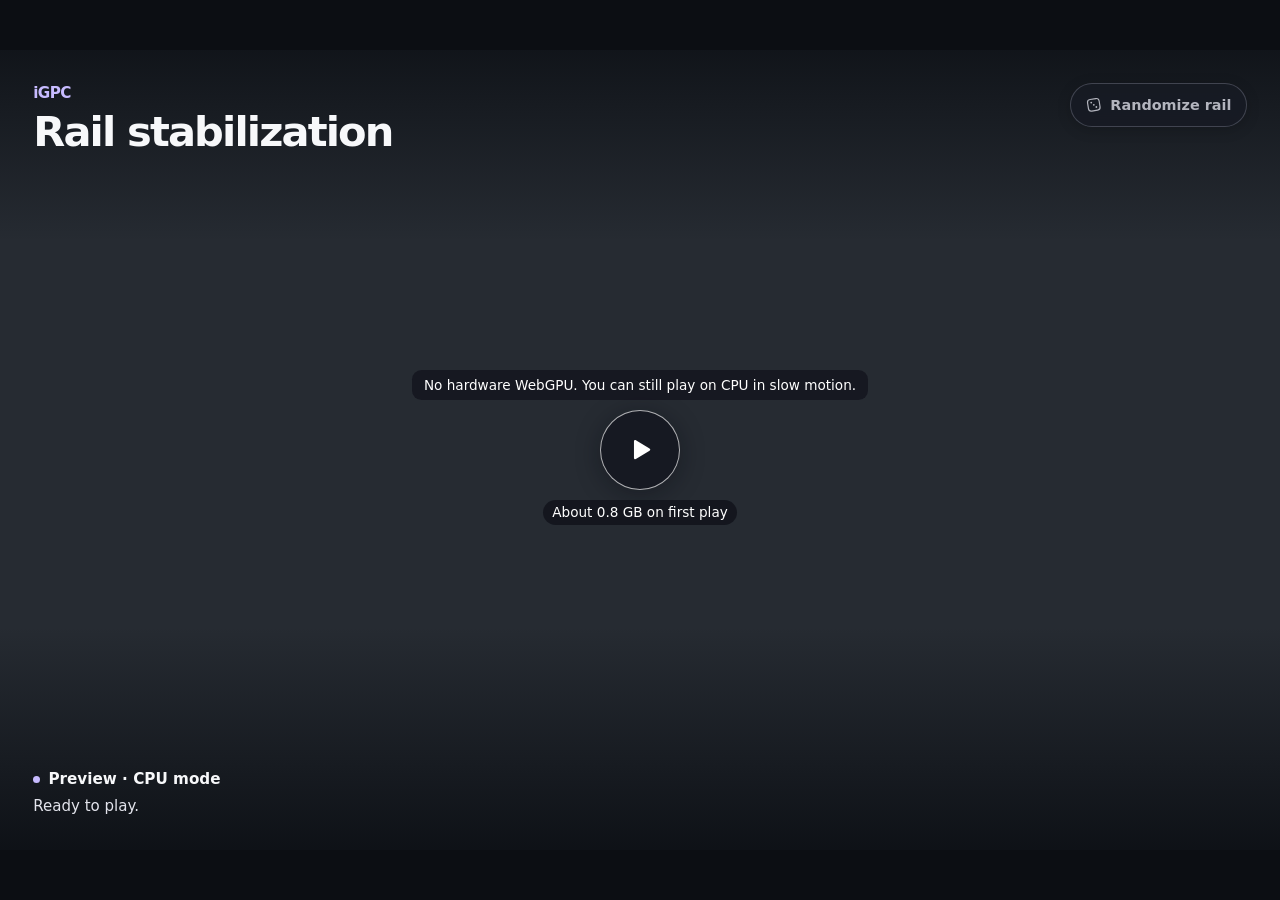
==== commit 092d5f64: "Keep rail simulation playable without hardware WebGPU" ====
--- a/assets/rail-lab/index.html
+++ b/assets/rail-lab/index.html
@@ -4,7 +4,7 @@
   <meta charset="utf-8"><meta name="viewport" content="width=device-width, initial-scale=1">
   <title>Rail stabilization · iGPC interaction lab</title>
   <link rel="icon" href="data:,">
-  <link rel="stylesheet" href="lab.css?v=auto2"><script type="module" src="lab.mjs?v=auto2"></script>
+  <link rel="stylesheet" href="lab.css?v=cpu1"><script type="module" src="lab.mjs?v=cpu1"></script>
 </head>
 <body>
 <main class="viewport" aria-labelledby="title">
@@ -25,17 +25,16 @@
       </div>
       <p id="feedback" aria-live="polite">Drag the robot toward the rail. Release to push.</p>
       <p id="slow-motion" hidden>Policy: <span id="policy-rate">—</span> Hz on this device · 50 Hz in simulation.</p>
-      <details><summary>Device timing</summary><small id="device-timing">WebGPU</small></details>
+      <details><summary>Device timing</summary><small id="device-timing">—</small></details>
     </footer>
   </div>
   <div id="rail-intro" hidden>
-    <button hidden type="button" id="start-rail" aria-label="Play rail simulation" aria-describedby="download-size">
+    <button hidden type="button" id="start-rail" aria-label="Play rail simulation" aria-describedby="download-size gpu-warning">
       <svg aria-hidden="true" viewBox="0 0 24 24"><path d="M7 4.7c0-.9 1-1.4 1.7-1l12 7.3a1.2 1.2 0 0 1 0 2l-12 7.3c-.7.4-1.7-.1-1.7-1z"/></svg>
     </button>
     <span id="download-size" hidden>About 0.8 GB on first play</span>
     <div id="gpu-warning" hidden>
-      <strong>Hardware WebGPU unavailable</strong>
-      <p id="gpu-warning-detail">If graphics acceleration is off, enable it in your browser settings and relaunch. Play appears automatically when compatible hardware is available.</p>
+      <span>No hardware WebGPU. You can still play on CPU in slow motion.</span>
     </div>
   </div>
 </main>
--- a/assets/rail-lab/lab.css
+++ b/assets/rail-lab/lab.css
@@ -1 +1 @@
-:root{color-scheme:dark;font:100%/1.4 Inter,ui-sans-serif,system-ui,sans-serif;color:#f7f8fa;background:#0c0e13;--accent: #c7bbff;--muted: #c6cbd5;--line: rgb(219 226 249 / 21%);--glass: rgb(23 27 36 / 88%)}*,*:before,*:after{box-sizing:border-box}body{margin:0;min-height:100svh;display:grid;place-items:center}.viewport{width:min(100%,160svh);aspect-ratio:8 / 5;overflow:hidden;isolation:isolate;position:relative;container-type:size;background:#242830}.world{position:absolute;left:50%;top:50%;transform:translate(-50%,-50%);width:max(100cqw,160cqh);aspect-ratio:8 / 5}#scene,.render-source{display:block;position:absolute;inset:0;width:100%;height:100%}.render-source{opacity:0;pointer-events:none}.render-source.live{opacity:1}#scene{touch-action:none;cursor:crosshair}#scene[data-grab=true]{cursor:grab}#scene[data-active=true]{cursor:grabbing}.hud{--pad: clamp(.9rem, 2.6cqw, 2.25rem);position:absolute;inset:0;pointer-events:none;background:linear-gradient(180deg,rgb(8 11 16 / 70%),transparent 24%,transparent 72%,rgb(8 11 16 / 80%))}.top{position:absolute;inset:var(--pad) var(--pad) auto;display:flex;justify-content:space-between;align-items:start;gap:.5rem}.imprint{display:flex;gap:.65rem;align-items:center;color:#d1d3db}.imprint b{color:var(--accent);font-size:.95rem;letter-spacing:-.04em}.imprint span{border-left:1px solid #737583;padding-left:.65rem;font-size:.78rem}h1{margin:.25rem 0 0;font-size:clamp(1.4rem,3.4cqw,2.6rem);line-height:1.12;letter-spacing:-.045em;font-weight:630}#reset{border:1px solid var(--line);background:var(--glass);box-shadow:0 3px 14px #0000002b;backdrop-filter:blur(12px)}#reset{pointer-events:auto;cursor:pointer;font:inherit;color:inherit;display:inline-flex;align-items:center;gap:.48rem;min-height:2.75rem;font-size:.9rem;font-weight:575;white-space:nowrap}#reset{border-radius:999px;padding:.5rem .9rem}#reset:disabled{color:#b3b5be;cursor:default}#reset:hover:enabled{background:#383747}button:focus-visible{outline:2px solid var(--accent);outline-offset:3px}.hud svg{width:1.1rem;height:1.1rem;fill:none;stroke:currentColor;stroke-width:1.6;stroke-linecap:round;stroke-linejoin:round;flex-shrink:0}.bottom{position:absolute;left:var(--pad);bottom:var(--pad);max-width:calc(100% - 2 * var(--pad))}.telemetry{display:flex;align-items:center;flex-wrap:wrap;gap:.25rem .75rem}.telemetry>span:not(.mode){color:#d6d9e2;font:.78rem/1.4 ui-monospace,monospace;white-space:nowrap}.mode{display:inline-flex;align-items:center;gap:.5rem;font-size:.95rem}.mode i{width:.45rem;height:.45rem;border-radius:50%;background:var(--accent);flex-shrink:0}.mode strong{font-weight:620}[data-state=ready] .mode i{background:#97e4c2}[data-state=robot_fall] .mode i,[data-state=error] .mode i{background:#ffac9d}#feedback,#slow-motion{margin:.38rem 0 0;color:#e3e4ec;font-size:.94rem;line-height:1.35;overflow-wrap:anywhere}#slow-motion{font-size:.78rem;color:#c5cad5}.bottom details{pointer-events:auto;width:fit-content;margin-top:.25rem;font-size:.85rem;color:#d7dbe5}.bottom summary{cursor:pointer}.has-poster .bottom details{display:none}@media(max-width:590px){.viewport{width:min(100%,105svh);aspect-ratio:1.05}.hud{--pad: .75rem}h1{font-size:clamp(1.2rem,5cqw,1.55rem)}#reset{padding:.4rem .65rem;font-size:.875rem}.bottom{max-width:calc(100% - 2 * var(--pad))}#feedback{font-size:.89rem}}@media(max-height:470px)and (min-aspect-ratio:3/2){.viewport{width:min(100%,178svh);aspect-ratio:16 / 9}.hud{--pad: .55rem}h1{font-size:1.3rem}}:root[data-embedded] .viewport{width:100%;height:100svh}.has-poster .world{background:#262b32 url(rail-preview.webp) center / cover no-repeat}.has-poster #scene{pointer-events:none}[data-state=preview] .sim-time{display:none}#rail-intro:not([hidden]){position:absolute;inset:0;display:grid;place-items:center;pointer-events:none}#start-rail{pointer-events:auto;display:grid;place-items:center;width:clamp(3.8rem,7cqw,5rem);aspect-ratio:1;padding:0;border:1px solid #ffffffa8;border-radius:50%;background:#151720d9;color:#fff;box-shadow:0 4px 24px #080a1266;cursor:pointer}#start-rail svg{width:35%;fill:currentColor}#start-rail:is(:hover,:focus-visible){background:#493d79}#rail-intro [hidden]{display:none}#gpu-warning{pointer-events:auto;width:min(24rem,85%);box-sizing:border-box;padding:1rem;border-radius:1rem;border:1px solid #ffffff52;background:#151720f5;color:#fff;text-align:center;line-height:1.35}#gpu-warning p{margin:.4rem 0 .65rem;font-size:.9rem}#download-size{position:absolute;top:calc(50% + clamp(1.9rem,3.5cqw,2.5rem) + .6rem);font-size:.85rem;padding:.2rem .6rem;color:#fff;background:#12141cdd;border-radius:1rem;white-space:nowrap}
+:root{color-scheme:dark;font:100%/1.4 Inter,ui-sans-serif,system-ui,sans-serif;color:#f7f8fa;background:#0c0e13;--accent: #c7bbff;--muted: #c6cbd5;--line: rgb(219 226 249 / 21%);--glass: rgb(23 27 36 / 88%)}*,*:before,*:after{box-sizing:border-box}body{margin:0;min-height:100svh;display:grid;place-items:center}.viewport{width:min(100%,160svh);aspect-ratio:8 / 5;overflow:hidden;isolation:isolate;position:relative;container-type:size;background:#242830}.world{position:absolute;left:50%;top:50%;transform:translate(-50%,-50%);width:max(100cqw,160cqh);aspect-ratio:8 / 5}#scene,.render-source{display:block;position:absolute;inset:0;width:100%;height:100%}.render-source{opacity:0;pointer-events:none}.render-source.live{opacity:1}#scene{touch-action:none;cursor:crosshair}#scene[data-grab=true]{cursor:grab}#scene[data-active=true]{cursor:grabbing}.hud{--pad: clamp(.9rem, 2.6cqw, 2.25rem);position:absolute;inset:0;pointer-events:none;background:linear-gradient(180deg,rgb(8 11 16 / 70%),transparent 24%,transparent 72%,rgb(8 11 16 / 80%))}.top{position:absolute;inset:var(--pad) var(--pad) auto;display:flex;justify-content:space-between;align-items:start;gap:.5rem}.imprint{display:flex;gap:.65rem;align-items:center;color:#d1d3db}.imprint b{color:var(--accent);font-size:.95rem;letter-spacing:-.04em}.imprint span{border-left:1px solid #737583;padding-left:.65rem;font-size:.78rem}h1{margin:.25rem 0 0;font-size:clamp(1.4rem,3.4cqw,2.6rem);line-height:1.12;letter-spacing:-.045em;font-weight:630}#reset{border:1px solid var(--line);background:var(--glass);box-shadow:0 3px 14px #0000002b;backdrop-filter:blur(12px)}#reset{pointer-events:auto;cursor:pointer;font:inherit;color:inherit;display:inline-flex;align-items:center;gap:.48rem;min-height:2.75rem;font-size:.9rem;font-weight:575;white-space:nowrap}#reset{border-radius:999px;padding:.5rem .9rem}#reset:disabled{color:#b3b5be;cursor:default}#reset:hover:enabled{background:#383747}button:focus-visible{outline:2px solid var(--accent);outline-offset:3px}.hud svg{width:1.1rem;height:1.1rem;fill:none;stroke:currentColor;stroke-width:1.6;stroke-linecap:round;stroke-linejoin:round;flex-shrink:0}.bottom{position:absolute;left:var(--pad);bottom:var(--pad);max-width:calc(100% - 2 * var(--pad))}.telemetry{display:flex;align-items:center;flex-wrap:wrap;gap:.25rem .75rem}.telemetry>span:not(.mode){color:#d6d9e2;font:.78rem/1.4 ui-monospace,monospace;white-space:nowrap}.mode{display:inline-flex;align-items:center;gap:.5rem;font-size:.95rem}.mode i{width:.45rem;height:.45rem;border-radius:50%;background:var(--accent);flex-shrink:0}.mode strong{font-weight:620}[data-state=ready] .mode i{background:#97e4c2}[data-state=robot_fall] .mode i,[data-state=error] .mode i{background:#ffac9d}#feedback,#slow-motion{margin:.38rem 0 0;color:#e3e4ec;font-size:.94rem;line-height:1.35;overflow-wrap:anywhere}#slow-motion{font-size:.78rem;color:#c5cad5}.bottom details{pointer-events:auto;width:fit-content;margin-top:.25rem;font-size:.85rem;color:#d7dbe5}.bottom summary{cursor:pointer}.has-poster .bottom details{display:none}@media(max-width:590px){.viewport{width:min(100%,105svh);aspect-ratio:1.05}.hud{--pad: .75rem}h1{font-size:clamp(1.2rem,5cqw,1.55rem)}#reset{padding:.4rem .65rem;font-size:.875rem}.bottom{max-width:calc(100% - 2 * var(--pad))}#feedback{font-size:.89rem}}@media(max-height:470px)and (min-aspect-ratio:3/2){.viewport{width:min(100%,178svh);aspect-ratio:16 / 9}.hud{--pad: .55rem}h1{font-size:1.3rem}}:root[data-embedded] .viewport{width:100%;height:100svh}.has-poster .world{background:#262b32 url(rail-preview.webp) center / cover no-repeat}.has-poster #scene{pointer-events:none}[data-state=preview] .sim-time{display:none}#rail-intro:not([hidden]){position:absolute;inset:0;display:grid;place-items:center;pointer-events:none}#start-rail{pointer-events:auto;display:grid;place-items:center;width:clamp(3.8rem,7cqw,5rem);aspect-ratio:1;padding:0;border:1px solid #ffffffa8;border-radius:50%;background:#151720d9;color:#fff;box-shadow:0 4px 24px #080a1266;cursor:pointer}#start-rail svg{width:35%;fill:currentColor}#start-rail:is(:hover,:focus-visible){background:#493d79}#rail-intro [hidden]{display:none}#gpu-warning{position:absolute;bottom:calc(50% + clamp(1.9rem,3.5cqw,2.5rem) + .65rem);max-width:85%;width:max-content;padding:.35rem .75rem;border-radius:.6rem;background:#151720e8;color:#fff;text-align:center;font-size:.85rem;line-height:1.35}#download-size{position:absolute;top:calc(50% + clamp(1.9rem,3.5cqw,2.5rem) + .6rem);font-size:.85rem;padding:.2rem .6rem;color:#fff;background:#12141cdd;border-radius:1rem;white-space:nowrap}
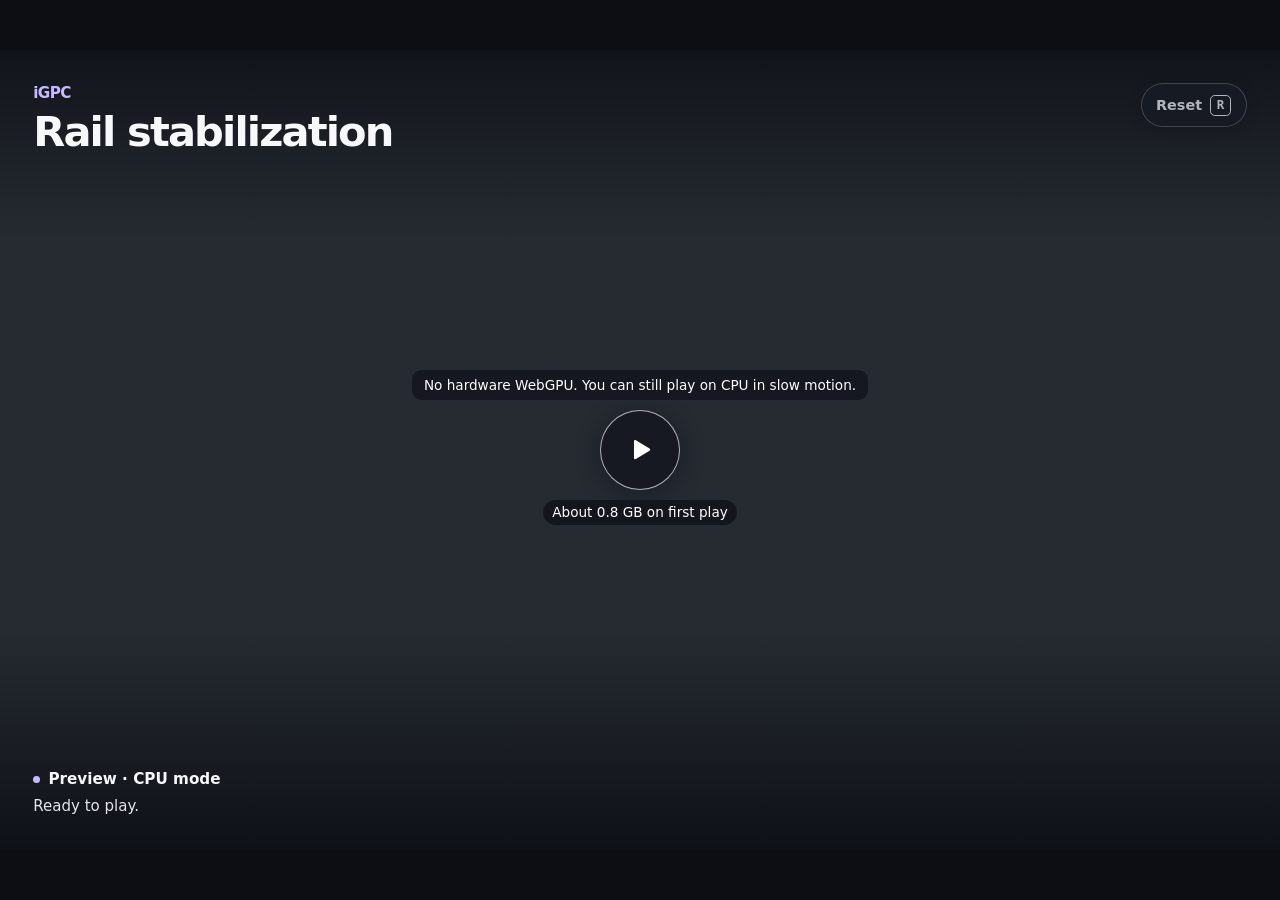
==== commit 3b4579e4: "Add Reset R control to the rail playground" ====
--- a/assets/rail-lab/index.html
+++ b/assets/rail-lab/index.html
@@ -4,7 +4,7 @@
   <meta charset="utf-8"><meta name="viewport" content="width=device-width, initial-scale=1">
   <title>Rail stabilization · iGPC interaction lab</title>
   <link rel="icon" href="data:,">
-  <link rel="stylesheet" href="lab.css?v=cpu1"><script type="module" src="lab.mjs?v=cpu1"></script>
+  <link rel="stylesheet" href="lab.css?v=reset1"><script type="module" src="lab.mjs?v=reset1"></script>
 </head>
 <body>
 <main class="viewport" aria-labelledby="title">
@@ -14,9 +14,8 @@
   <div class="hud">
     <header class="top">
       <div class="identity"><div class="imprint"><b>iGPC</b></div><h1 id="title">Rail stabilization</h1></div>
-      <button type="button" id="reset" disabled>
-        <svg aria-hidden="true" viewBox="0 0 24 24"><rect x="4" y="4" width="16" height="16" rx="4" transform="rotate(-9 12 12)"/><g fill="currentColor" stroke="none"><circle cx="8.5" cy="9" r="1.25"/><circle cx="12" cy="12" r="1.25"/><circle cx="15.5" cy="15" r="1.25"/></g></svg>
-        Randomize rail
+      <button type="button" id="reset" disabled aria-label="Reset simulation" aria-keyshortcuts="R" title="Reset with a new rail position (R)">
+        Reset <kbd aria-hidden="true">R</kbd>
       </button>
     </header>
     <footer class="bottom">
--- a/assets/rail-lab/lab.css
+++ b/assets/rail-lab/lab.css
@@ -1 +1 @@
-:root{color-scheme:dark;font:100%/1.4 Inter,ui-sans-serif,system-ui,sans-serif;color:#f7f8fa;background:#0c0e13;--accent: #c7bbff;--muted: #c6cbd5;--line: rgb(219 226 249 / 21%);--glass: rgb(23 27 36 / 88%)}*,*:before,*:after{box-sizing:border-box}body{margin:0;min-height:100svh;display:grid;place-items:center}.viewport{width:min(100%,160svh);aspect-ratio:8 / 5;overflow:hidden;isolation:isolate;position:relative;container-type:size;background:#242830}.world{position:absolute;left:50%;top:50%;transform:translate(-50%,-50%);width:max(100cqw,160cqh);aspect-ratio:8 / 5}#scene,.render-source{display:block;position:absolute;inset:0;width:100%;height:100%}.render-source{opacity:0;pointer-events:none}.render-source.live{opacity:1}#scene{touch-action:none;cursor:crosshair}#scene[data-grab=true]{cursor:grab}#scene[data-active=true]{cursor:grabbing}.hud{--pad: clamp(.9rem, 2.6cqw, 2.25rem);position:absolute;inset:0;pointer-events:none;background:linear-gradient(180deg,rgb(8 11 16 / 70%),transparent 24%,transparent 72%,rgb(8 11 16 / 80%))}.top{position:absolute;inset:var(--pad) var(--pad) auto;display:flex;justify-content:space-between;align-items:start;gap:.5rem}.imprint{display:flex;gap:.65rem;align-items:center;color:#d1d3db}.imprint b{color:var(--accent);font-size:.95rem;letter-spacing:-.04em}.imprint span{border-left:1px solid #737583;padding-left:.65rem;font-size:.78rem}h1{margin:.25rem 0 0;font-size:clamp(1.4rem,3.4cqw,2.6rem);line-height:1.12;letter-spacing:-.045em;font-weight:630}#reset{border:1px solid var(--line);background:var(--glass);box-shadow:0 3px 14px #0000002b;backdrop-filter:blur(12px)}#reset{pointer-events:auto;cursor:pointer;font:inherit;color:inherit;display:inline-flex;align-items:center;gap:.48rem;min-height:2.75rem;font-size:.9rem;font-weight:575;white-space:nowrap}#reset{border-radius:999px;padding:.5rem .9rem}#reset:disabled{color:#b3b5be;cursor:default}#reset:hover:enabled{background:#383747}button:focus-visible{outline:2px solid var(--accent);outline-offset:3px}.hud svg{width:1.1rem;height:1.1rem;fill:none;stroke:currentColor;stroke-width:1.6;stroke-linecap:round;stroke-linejoin:round;flex-shrink:0}.bottom{position:absolute;left:var(--pad);bottom:var(--pad);max-width:calc(100% - 2 * var(--pad))}.telemetry{display:flex;align-items:center;flex-wrap:wrap;gap:.25rem .75rem}.telemetry>span:not(.mode){color:#d6d9e2;font:.78rem/1.4 ui-monospace,monospace;white-space:nowrap}.mode{display:inline-flex;align-items:center;gap:.5rem;font-size:.95rem}.mode i{width:.45rem;height:.45rem;border-radius:50%;background:var(--accent);flex-shrink:0}.mode strong{font-weight:620}[data-state=ready] .mode i{background:#97e4c2}[data-state=robot_fall] .mode i,[data-state=error] .mode i{background:#ffac9d}#feedback,#slow-motion{margin:.38rem 0 0;color:#e3e4ec;font-size:.94rem;line-height:1.35;overflow-wrap:anywhere}#slow-motion{font-size:.78rem;color:#c5cad5}.bottom details{pointer-events:auto;width:fit-content;margin-top:.25rem;font-size:.85rem;color:#d7dbe5}.bottom summary{cursor:pointer}.has-poster .bottom details{display:none}@media(max-width:590px){.viewport{width:min(100%,105svh);aspect-ratio:1.05}.hud{--pad: .75rem}h1{font-size:clamp(1.2rem,5cqw,1.55rem)}#reset{padding:.4rem .65rem;font-size:.875rem}.bottom{max-width:calc(100% - 2 * var(--pad))}#feedback{font-size:.89rem}}@media(max-height:470px)and (min-aspect-ratio:3/2){.viewport{width:min(100%,178svh);aspect-ratio:16 / 9}.hud{--pad: .55rem}h1{font-size:1.3rem}}:root[data-embedded] .viewport{width:100%;height:100svh}.has-poster .world{background:#262b32 url(rail-preview.webp) center / cover no-repeat}.has-poster #scene{pointer-events:none}[data-state=preview] .sim-time{display:none}#rail-intro:not([hidden]){position:absolute;inset:0;display:grid;place-items:center;pointer-events:none}#start-rail{pointer-events:auto;display:grid;place-items:center;width:clamp(3.8rem,7cqw,5rem);aspect-ratio:1;padding:0;border:1px solid #ffffffa8;border-radius:50%;background:#151720d9;color:#fff;box-shadow:0 4px 24px #080a1266;cursor:pointer}#start-rail svg{width:35%;fill:currentColor}#start-rail:is(:hover,:focus-visible){background:#493d79}#rail-intro [hidden]{display:none}#gpu-warning{position:absolute;bottom:calc(50% + clamp(1.9rem,3.5cqw,2.5rem) + .65rem);max-width:85%;width:max-content;padding:.35rem .75rem;border-radius:.6rem;background:#151720e8;color:#fff;text-align:center;font-size:.85rem;line-height:1.35}#download-size{position:absolute;top:calc(50% + clamp(1.9rem,3.5cqw,2.5rem) + .6rem);font-size:.85rem;padding:.2rem .6rem;color:#fff;background:#12141cdd;border-radius:1rem;white-space:nowrap}
+:root{color-scheme:dark;font:100%/1.4 Inter,ui-sans-serif,system-ui,sans-serif;color:#f7f8fa;background:#0c0e13;--accent: #c7bbff;--muted: #c6cbd5;--line: rgb(219 226 249 / 21%);--glass: rgb(23 27 36 / 88%)}*,*:before,*:after{box-sizing:border-box}body{margin:0;min-height:100svh;display:grid;place-items:center}.viewport{width:min(100%,160svh);aspect-ratio:8 / 5;overflow:hidden;isolation:isolate;position:relative;container-type:size;background:#242830}.world{position:absolute;left:50%;top:50%;transform:translate(-50%,-50%);width:max(100cqw,160cqh);aspect-ratio:8 / 5}#scene,.render-source{display:block;position:absolute;inset:0;width:100%;height:100%}.render-source{opacity:0;pointer-events:none}.render-source.live{opacity:1}#scene{touch-action:none;cursor:crosshair}#scene[data-grab=true]{cursor:grab}#scene[data-active=true]{cursor:grabbing}.hud{--pad: clamp(.9rem, 2.6cqw, 2.25rem);position:absolute;inset:0;pointer-events:none;background:linear-gradient(180deg,rgb(8 11 16 / 70%),transparent 24%,transparent 72%,rgb(8 11 16 / 80%))}.top{position:absolute;inset:var(--pad) var(--pad) auto;display:flex;justify-content:space-between;align-items:start;gap:.5rem}.imprint{display:flex;gap:.65rem;align-items:center;color:#d1d3db}.imprint b{color:var(--accent);font-size:.95rem;letter-spacing:-.04em}.imprint span{border-left:1px solid #737583;padding-left:.65rem;font-size:.78rem}h1{margin:.25rem 0 0;font-size:clamp(1.4rem,3.4cqw,2.6rem);line-height:1.12;letter-spacing:-.045em;font-weight:630}#reset{border:1px solid var(--line);background:var(--glass);box-shadow:0 3px 14px #0000002b;backdrop-filter:blur(12px)}#reset{pointer-events:auto;cursor:pointer;font:inherit;color:inherit;display:inline-flex;align-items:center;gap:.48rem;min-height:2.75rem;font-size:.9rem;font-weight:575;white-space:nowrap}#reset{border-radius:999px;padding:.5rem .9rem}#reset kbd{font:600 .78rem/1.2 ui-monospace,monospace;min-width:1.35rem;padding:.12rem .25rem;border:1px solid currentColor;border-radius:.3rem;text-align:center}#reset:disabled{color:#b3b5be;cursor:default}#reset:hover:enabled{background:#383747}button:focus-visible{outline:2px solid var(--accent);outline-offset:3px}.hud svg{width:1.1rem;height:1.1rem;fill:none;stroke:currentColor;stroke-width:1.6;stroke-linecap:round;stroke-linejoin:round;flex-shrink:0}.bottom{position:absolute;left:var(--pad);bottom:var(--pad);max-width:calc(100% - 2 * var(--pad))}.telemetry{display:flex;align-items:center;flex-wrap:wrap;gap:.25rem .75rem}.telemetry>span:not(.mode){color:#d6d9e2;font:.78rem/1.4 ui-monospace,monospace;white-space:nowrap}.mode{display:inline-flex;align-items:center;gap:.5rem;font-size:.95rem}.mode i{width:.45rem;height:.45rem;border-radius:50%;background:var(--accent);flex-shrink:0}.mode strong{font-weight:620}[data-state=ready] .mode i{background:#97e4c2}[data-state=robot_fall] .mode i,[data-state=error] .mode i{background:#ffac9d}#feedback,#slow-motion{margin:.38rem 0 0;color:#e3e4ec;font-size:.94rem;line-height:1.35;overflow-wrap:anywhere}#slow-motion{font-size:.78rem;color:#c5cad5}.bottom details{pointer-events:auto;width:fit-content;margin-top:.25rem;font-size:.85rem;color:#d7dbe5}.bottom summary{cursor:pointer}.has-poster .bottom details{display:none}@media(max-width:590px){.viewport{width:min(100%,105svh);aspect-ratio:1.05}.hud{--pad: .75rem}h1{font-size:clamp(1.2rem,5cqw,1.55rem)}#reset{padding:.4rem .65rem;font-size:.875rem}.bottom{max-width:calc(100% - 2 * var(--pad))}#feedback{font-size:.89rem}}@media(max-height:470px)and (min-aspect-ratio:3/2){.viewport{width:min(100%,178svh);aspect-ratio:16 / 9}.hud{--pad: .55rem}h1{font-size:1.3rem}}:root[data-embedded] .viewport{width:100%;height:100svh}.has-poster .world{background:#262b32 url(rail-preview.webp) center / cover no-repeat}.has-poster #scene{pointer-events:none}[data-state=preview] .sim-time{display:none}#rail-intro:not([hidden]){position:absolute;inset:0;display:grid;place-items:center;pointer-events:none}#start-rail{pointer-events:auto;display:grid;place-items:center;width:clamp(3.8rem,7cqw,5rem);aspect-ratio:1;padding:0;border:1px solid #ffffffa8;border-radius:50%;background:#151720d9;color:#fff;box-shadow:0 4px 24px #080a1266;cursor:pointer}#start-rail svg{width:35%;fill:currentColor}#start-rail:is(:hover,:focus-visible){background:#493d79}#rail-intro [hidden]{display:none}#gpu-warning{position:absolute;bottom:calc(50% + clamp(1.9rem,3.5cqw,2.5rem) + .65rem);max-width:85%;width:max-content;padding:.35rem .75rem;border-radius:.6rem;background:#151720e8;color:#fff;text-align:center;font-size:.85rem;line-height:1.35}#download-size{position:absolute;top:calc(50% + clamp(1.9rem,3.5cqw,2.5rem) + .6rem);font-size:.85rem;padding:.2rem .6rem;color:#fff;background:#12141cdd;border-radius:1rem;white-space:nowrap}
